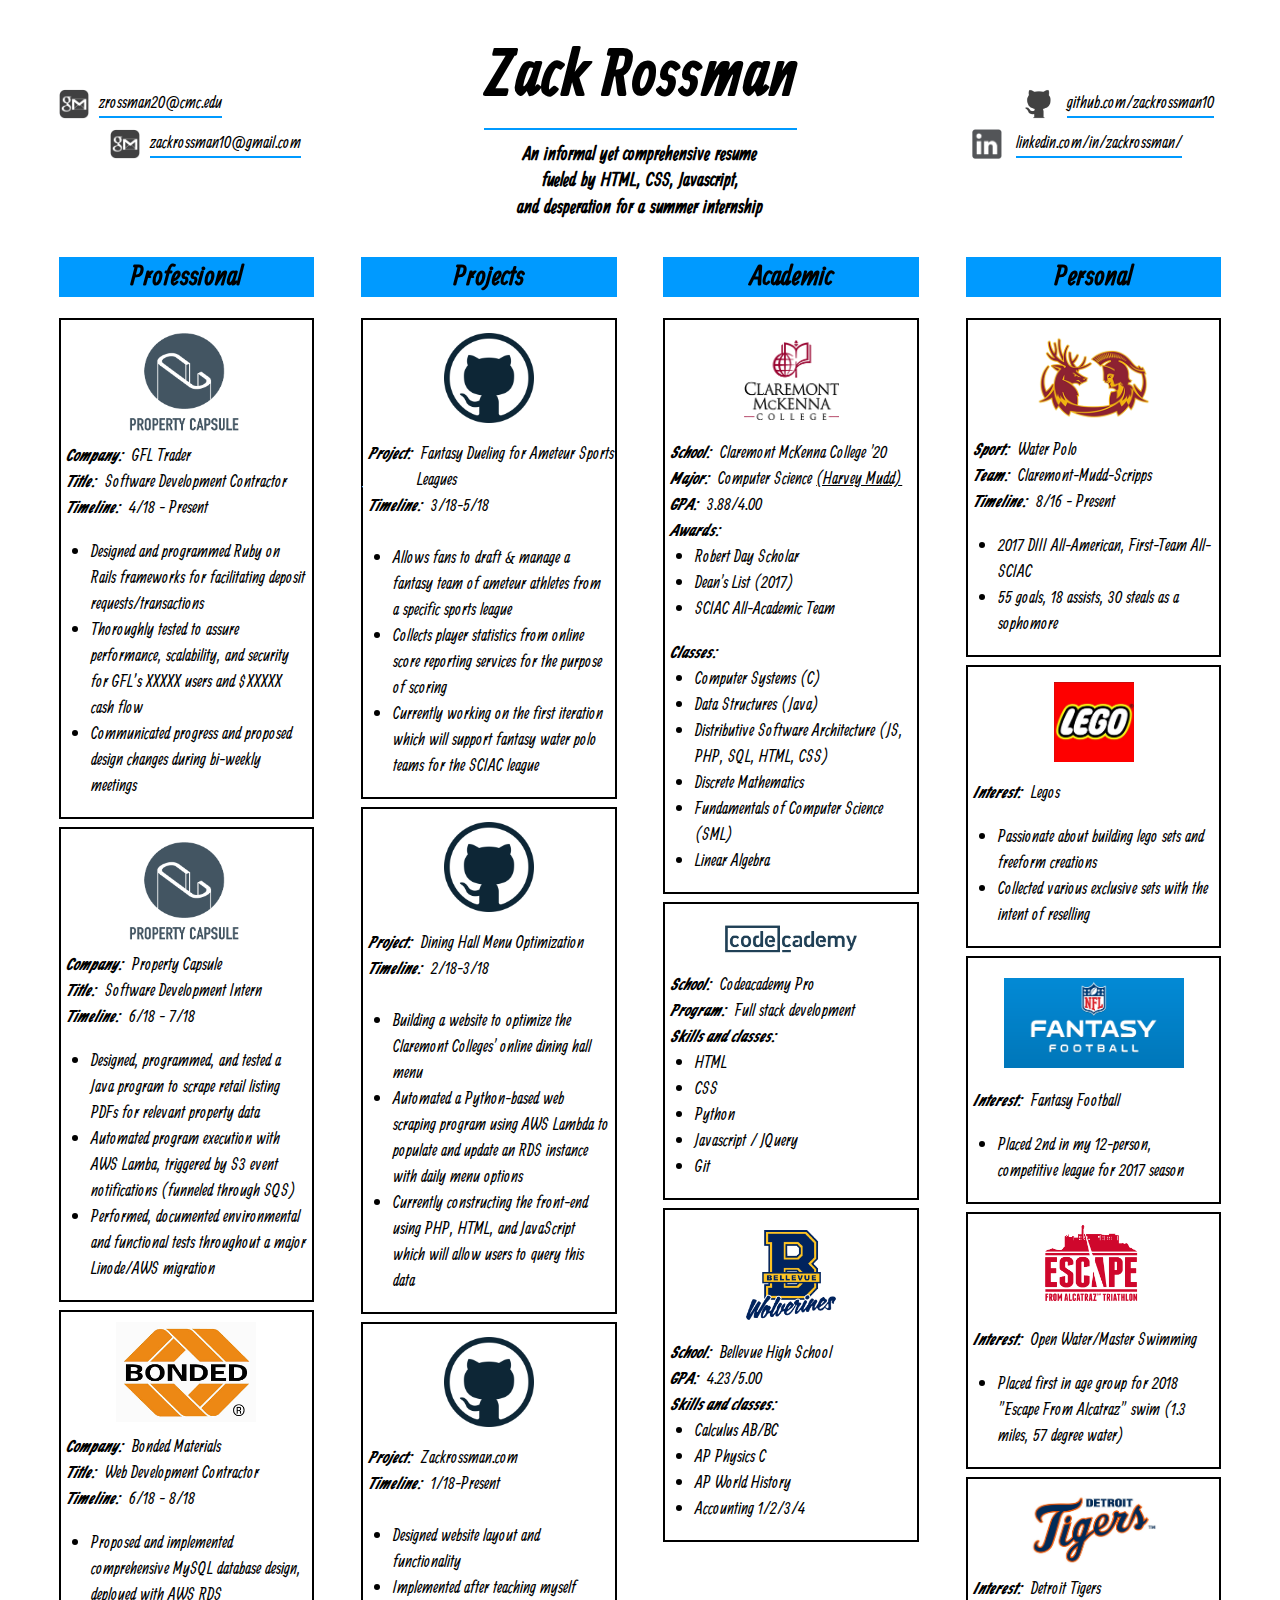
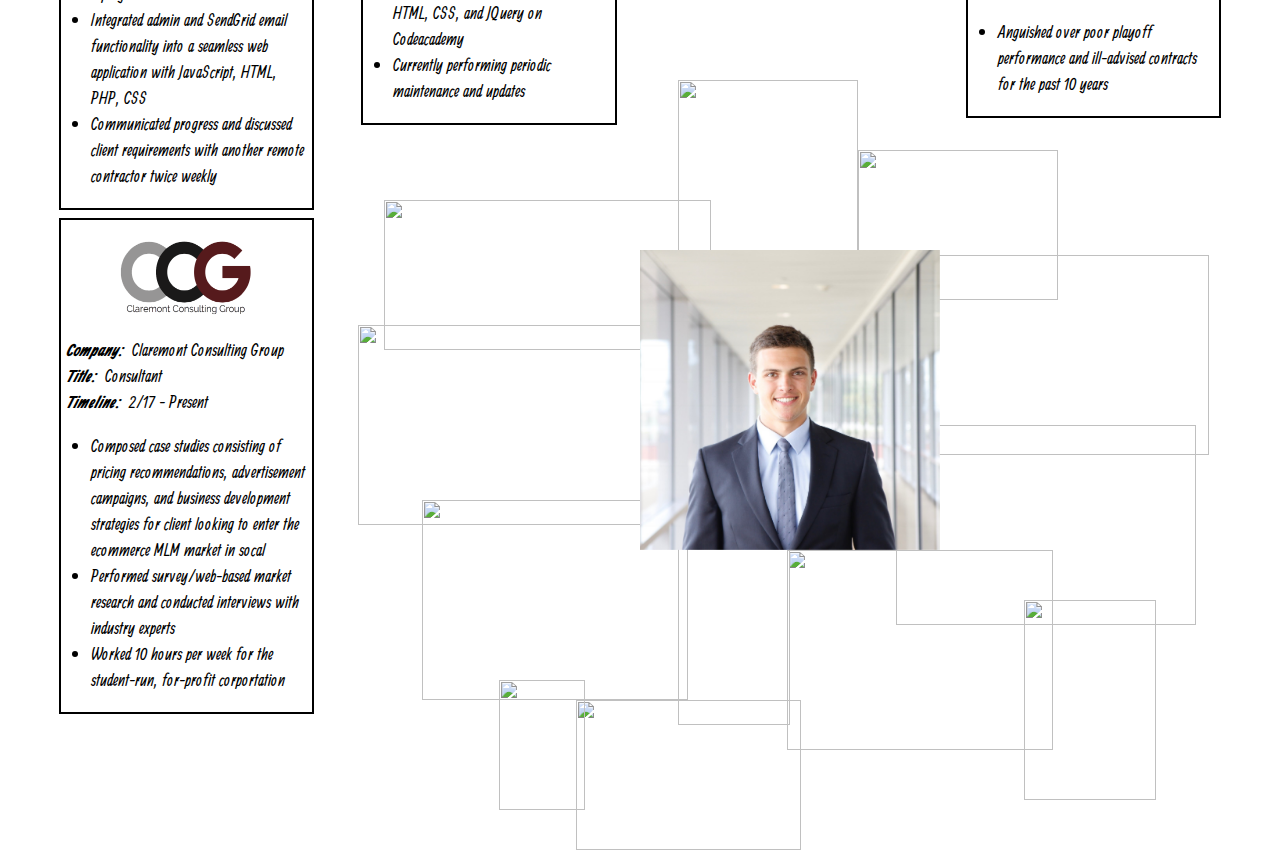
==== ZRWebsite.html @ b788ae7d "content and style updates summer 2018" ====
<!Doctype html>
<html>
  <head>
    <title>Zack Rossman Resume</title>
    <link rel="stylesheet" type = "text/css"  href = "style.css"/>
    <link rel="icon" href="BE_logo4.png">
  </head>
  <body>
    <div class = "container">
      <div class = "header">
        <div class = "grid gmail top gm1">
          <img src = "Vsquadpics/gmail.png">
          <p>zrossman20@cmc.edu</p>
        </div>
        <div class = "grid gmail bottom gm2">
          <img src = "Vsquadpics/gmail.png">
          <p>zackrossman10@gmail.com</p>
        </div>
        <div class = "grid social-media top githubsmall">
          <img src="Vsquadpics/githubsmall.ico">
          <p>github.com/zackrossman10</p>
        </div>
        <div class = "grid social-media bottom linkedin">
          <img src="Vsquadpics/linkedin.png">
          <p>linkedin.com/in/zackrossman/</p>
        </div>
        <div class = "title">
          <p><span>Zack Rossman</span></p>
          <div class = "about">
            <h4>An informal yet comprehensive resume</h4>
            <h4>fueled by HTML, CSS, Javascript,</h4>
            <h4>and desperation for a summer internship</h4>
          </div>
        </div>
        <!--<img class = "profile-pic" src = "Vsquadpics/IMG-00141.jpg">-->
      </div>
      <div>
        <main>
          <div class = "sections professional">
            <div class = 'topslider'></div>
            <h5>Professional</h5>
            <div class = 'botslider'></div>
            <div class = "activity propertycapsule">
              <img src = "Vsquadpics/propertycapsule.png">
              <p> <em>Company: </em>GFL Trader<br />
                <em>Title: </em>Software Development Contractor<br />
                <em>Timeline: </em>4/18 - Present<br /></p>
              <ul>
                <li>Designed and programmed Ruby on Rails frameworks for facilitating deposit requests/transactions</li>
                <li>Thoroughly tested to assure performance, scalability, and security for GFL’s XXXXX users and $XXXXX cash flow</li>
                <li>Communicated progress and proposed design changes during bi-weekly meetings</li>
              </ul>
            </div>
            <div class = "activity propertycapsule">
              <img src = "Vsquadpics/propertycapsule.png">
              <p> <em>Company: </em>Property Capsule<br />
                <em>Title: </em>Software Development Intern<br />
                <em>Timeline: </em>6/18 - 7/18<br /></p>
              <ul>
                <li>Designed, programmed, and tested a Java program to scrape retail listing PDFs for relevant property data</li>
                <li>Automated program execution with AWS Lamba, triggered by S3 event notifications (funneled through SQS)</li>
                <li>Performed, documented environmental and functional tests throughout a major Linode/AWS migration</li>
              </ul>
            </div>
            <div class = "activity bonded">
              <img src = "Vsquadpics/bonded.png">
              <p> <em>Company: </em>Bonded Materials<br />
                <em>Title: </em>Web Development Contractor<br />
                <em>Timeline: </em>6/18 - 8/18<br /></p>
              <ul>
                <li>Proposed and implemented comprehensive MySQL database design, deployed with AWS RDS</li>
                <li>Integrated admin and SendGrid email functionality into a seamless web application with JavaScript, HTML, PHP, CSS</li>
                <li>Communicated progress and discussed client requirements with another remote contractor twice weekly</li>
              </ul>
            </div>
            <div class = "activity ccg">
              <img src = "Vsquadpics/ccg.png">
              <p> <em>Company: </em>Claremont Consulting Group<br />
                <em>Title: </em>Consultant<br />
                <em>Timeline: </em>2/17 - Present<br /></p>
              <ul>
                <li>Composed case studies consisting of pricing recommendations,
                  advertisement campaigns, and business development strategies
                  for client looking to enter the ecommerce MLM market in socal</li>
                <li>Performed survey/web-based market research and conducted
                  interviews with industry experts</li>
                <li>Worked 10 hours per week for the student-run, for-profit
                  corportation</li>
              </ul>
            </div>
          </div>
          <div class = "sections athletic">
            <div class = 'topslider'></div>
            <h5>Projects</h5>
            <div class = 'botslider'></div>
            <div class = "activity 1v1fantasy">
              <img src = 'Vsquadpics/github.png'>
              <p><em>Project: </em>Fantasy Dueling for Ameteur Sports<br />
                <span>______</span>Leagues<br/>
                <em>Timeline: </em>3/18-5/18<br /><br/></p>
              <ul>
                <li>Allows fans to draft & manage a fantasy team of ameteur athletes from a specific sports league</li>
                <li>Collects player statistics from online score reporting services for the purpose of scoring</li>
                <li>Currently working on the first iteration which will support fantasy water polo teams for the SCIAC league</li>
              </ul>
            </div>
            <div class = "activity dininghall5">
              <img src = 'Vsquadpics/github.png'>
              <p><em>Project: </em>Dining Hall Menu Optimization<br />
                <em>Timeline: </em>2/18-3/18<br /><br/></p>
              <ul>
                <li>Building a website to optimize the Claremont Colleges' online dining hall menu</li>
                <li>Automated a Python-based web scraping program using AWS Lambda to populate and update an RDS instance with daily menu options</li>
                <li>Currently constructing the front-end using PHP, HTML, and JavaScript which will allow users to query this data</li>
              </ul>
            </div>
            <div class = "activity zackrossmancom">
              <img src = 'Vsquadpics/github.png'>
              <p><em>Project: </em>Zackrossman.com<br />
                <em>Timeline: </em>1/18-Present<br /><br /></p>
              <ul>
                <li>Designed website layout and functionality</li>
                <li>Implemented after teaching myself HTML, CSS, and JQuery on Codeacademy</li>
                <li>Currently performing periodic maintenance and updates</li>
              </ul>
            </div>
          </div>
          <div class = "sections academic">
            <div class = 'topslider'></div>
            <h5>Academic</h5>
            <div class = 'botslider'></div>
            <div class = "activity cmc">
              <img src = "Vsquadpics/cmc.png">
              <p><em>School: </em>Claremont McKenna College '20<br />
                <em>Major: </em>Computer Science <u>(Harvey Mudd)</u><br />
                <em>GPA: </em>3.88/4.00<br />
                <em>Awards:</em></p>
              <ul>
                <li>Robert Day Scholar</li>
                <li>Dean's List (2017)</li>
                <li>SCIAC All-Academic Team</li>
              </ul>
              <p><em>Classes:</em></p>
              <ul>
                <li>Computer Systems (C)</li>
                <li>Data Structures (Java)</li>
                <li>Distributive Software Architecture (JS, PHP, SQL, HTML, CSS)</li>
                <li>Discrete Mathematics</li>
                <li>Fundamentals of Computer Science (SML)</li>
                <li>Linear Algebra</li>
              </ul>
            </div>
            <div class = "activity codeacademy">
              <img src = "Vsquadpics/codeacademy.png">
              <p><em>School: </em>Codeacademy Pro<br />
                <em>Program: </em>Full stack development<br />
                <em>Skills and classes: </em></p>
              <ul>
                <li>HTML</li>
                <li>CSS</li>
                <li>Python</li>
                <li>Javascript / JQuery</li>
                <li>Git</li>
              </ul>
            </div>
            <div class = "activity bellevuehs">
              <img src = "Vsquadpics/bhs.png">
              <p><em>School: </em>Bellevue High School <br />
                <em>GPA: </em>4.23/5.00 <br />
                <em>Skills and classes: </em></p>
              <ul>
                <li>Calculus AB/BC</li>
                <li>AP Physics C</li>
                <li>AP World History</li>
                <li>Accounting 1/2/3/4</li>
              </ul>
            </div>
          </div>
          <div class = "sections personal">
            <div class = 'topslider'></div>
            <h5>Personal</h5>
            <div class = 'botslider'></div>
            <div class = "activity cms">
              <img src = "Vsquadpics/cms.png">
              <p><em>Sport: </em>Water Polo<br />
                <em>Team: </em>Claremont-Mudd-Scripps<br />
                <em>Timeline: </em>8/16 - Present<br /></p>
              <ul>
                <li>2017 DIII All-American, First-Team All-SCIAC</li>
                <li>55 goals, 18 assists, 30 steals as a sophomore</li>
              </ul>
            </div>
            <div class = "activity lego">
              <img src = "Vsquadpics/lego.jpg">
              <p><em>Interest: </em>Legos</p>
              <ul>
                <li>Passionate about building lego sets and freeform creations</li>
                <li>Collected various exclusive sets with the intent of reselling</li>
              </ul>
            </div>
            <div class = "activity fantasy">
              <img src = "Vsquadpics/fantasy.png">
              <p><em>Interest: </em>Fantasy Football</p>
              <ul>
                <li>Placed 2nd in my 12-person, competitive league for 2017 season</li>
              </ul>
            </div>
            <div class = "activity openwater">
              <img src = "Vsquadpics/escape.jpg">
              <p><em>Interest: </em>Open Water/Master Swimming</p>
              <ul>
                <li>Placed first in age group for 2018 "Escape From Alcatraz" swim (1.3 miles, 57 degree water)</li>
              </ul>
            </div>
            <div class = "activity tigers">
              <img src = "Vsquadpics/tigers.jpg">
              <p><em>Interest: </em>Detroit Tigers</p>
              <ul>
                <li>Anguished over poor playoff performance and ill-advised contracts for the past 10 years</li>
              </ul>
            </div>
          </div>
          <div class = 'personal-images'>
            <img class = "pic robe-lineup" src = "Vsquadpics/IMG-0001.jpg">
            <img class = "pic best-wp" src = "Vsquadpics/IMG-0002.jpg">
            <img class = "pic best-ccg" src = "Vsquadpics/IMG-0005.jpg">
            <img class = "pic graduation" src = "Vsquadpics/IMG-0006.jpg">
            <img class = "pic andrew" src = "Vsquadpics/IMG-0013.jpg">
            <img class = "pic headshot" src = "Vsquadpics/IMG-00141.jpg">
            <img class = "pic bro" src = "Vsquadpics/IMG-0016.jpg">
            <img class = "pic barcelona" src = "Vsquadpics/IMG-0018.jpg">
            <img class = "pic llama" src = "Vsquadpics/IMG-0017.jpg">
            <img class = "pic tahoe-friends" src = "Vsquadpics/IMG-0020.jpg">
            <img class = "pic sake" src = "Vsquadpics/IMG-0021.png">
            <img class = "pic marco-cam" src = "Vsquadpics/IMG-0023.jpg">
            <img class = "pic senior-pic" src = "Vsquadpics/IMG-0025.jpg">
          </div>
        </main>


      </div>
    </div>
    <script
  src="https://code.jquery.com/jquery-3.2.1.min.js"
  integrity="sha256-hwg4gsxgFZhOsEEamdOYGBf13FyQuiTwlAQgxVSNgt4="
  crossorigin="anonymous"></script>
    <script src = "main.js"></script>
  </body>




</html>
---- style.css ----
@font-face {
  font-family: "Ranga";
  src: url(Ranga-Regular.ttf) format('truetype');
}

@font-face {
  font-family: "Ranga-bold";
  src: url(Ranga-Bold.ttf) format('truetype');
}

html {
  font-family: "Ranga", serif;
  font-size: 18px;
}

body {
  background-image:
  url("https://s3.amazonaws.com/codecademy-content/courses/freelance-1/unit-2/selga.png");
}

em {
  font-family: "Ranga-bold", serif;
}

.container {
  display: grid;
  grid-template: repeat(2, fit-content(2000px)) / 100%;
}

/*hsl(162,73%,47%)*/
.botslider {
    position: relative;
    top: -8px;
    left: 0;
    height: 5px;
    background-color: #21CE99;
    width: 0%;
    z-index: 0;
}

/*hsl(162,73%,47%)*/
.topslider {
    position: relative;
    bottom: -8px;
    right: 0;
    height: 5px;
    background-color: #21CE99;
    width: 0%;
    z-index: 0;
    transform: rotate(180deg);
}

.topslider span{
  position: sticky;
  top: 0;
}

h1 {
  margin-top: 10px;
  font-family: "Ranga-bold";
  font-size: 60px;
  margin-bottom: 0px;
}

.title span {
  font-family: "Ranga-bold";
  font-size: 70px;
  border-bottom: 2px solid #009AFF;
}

h4 {
  font-size: 20px;
  line-height: 0;
}

.header {
  align-items: center;

}

.grid p{
  margin: 10px;
  white-space: nowrap;
  justify-self: left;
  border-bottom: 2px solid #009AFF;
}

.grid {
  display: grid;
  position: absolute;
  grid-template: fit-content(500px) / repeat(2, fit-content(400px));
  justify-items: center;
  align-items: center;
}

.top {
  top: 80px;
}

.bottom {
  top: 120px;
}

.gmail img {
  width: 30px;
  height: 30px;
}

.githubsmall {
  margin-left: 79%;
}

.linkedin {
  margin-left: 75%;
}

.gm1 {
  margin-left: 4%;
}

.gm2 {
  margin-left: 8%;
}

.githubsmall img{
  width: 38px;
  height: 38px;
}

.linkedin img{
  width: 30px;
  height: 30px;
  margin-left: 4px;
  margin-right: 4px;
}

.title {
  width: 100%;
  text-align: center;

}

main {
  display: grid;
  grid-template: 1fr / 1fr 1fr 1fr 1fr;
  grid-column-gap: 4%;
  justify-content: space-between;
  align-content: center;
  margin-left: 4%;
  margin-right: 4%;
  margin-top: 10px;
  margin-bottom: 20px;
}

.sections h5 {
  line-height: 40px;
  text-align: center;
  background-color: #009AFF;
  position: sticky;
  top: 0px;
  font-size: 30px;
  margin-bottom: 0;
  margin-top: 0;
  z-index: 20;
}

.professional {
  display: grid;
  height: 100%;
  grid-template: repeat(5, fit-content(600px)) / 1fr;
  grid-row-gap: 8px;
}

.activity {
  border: 2px solid black;
  background-color: white;
}

.activity em{
  margin: 0 5px;
}

h5 {
  margin: 10px 0;
}

 li {
  margin-right: 5px;
}

.sections span {
  color: white;
}

ul {
  margin-left: -10px;
}

.propertycapsule img{
  margin: 9px auto;
  display: flex;
  width: 140px;
  height: 105px;
}

.propertycapsule p{
  margin-top: 0;
}

.bonded img{
  width: 140px;
  height: 100px;
  margin: 10px auto;
  display: flex;
}

.bonded p{
  margin-top: 12px;
}

.ccg img {
  margin: 15px auto;
  display: flex;
  width: 150px;
  height: 85px;
}

.genea img {
  margin: 15px auto;
  display: flex;
  width: 70px;
  height: 70px;
}

.sears img {
  margin-top: 0;
  margin-bottom: -30px;
  margin-left: auto;
  margin-right: auto;
  display: flex;
  width: 100px;
  height: 100px;
}

.msc img {
  margin: 15px auto;
  display: flex;
  width: 90px;
  height: 70px;
}

.lifeguard img {
  margin: 15px auto;
  display: flex;
  width: 70px;
  height: 90px;
}

.athletic {
  display: grid;
  height: 63%;
  grid-template: repeat(4, fit-content(600px)) 1fr / 1fr;
  grid-row-gap: 8px;
}

.athletic ul{
  margin-top: 0;
}

.athletic p{
  margin-bottom: 0;
}

.athletic img{
  margin: 13px auto;
  display: flex;
  width: 90px;
  height: 90px;
}

.cms img {
  margin-left: auto;
  margin-right: auto;
  margin-top: -2px;
  margin-bottom: -19px;
  display: flex;
  width: 120px;
  height:120px;
}

.bhs img {
  margin: 20px auto;
  display: flex;
  width: 80px;
  height: 70px;
}

.academic {
  display: grid;
  height: 52%;
  grid-template: repeat(3, fit-content(600px)) / 1fr;
  grid-row-gap: 8px;
}

.academic p{
  margin-bottom: 0px;
}

.academic ul{
  margin-top: 0;
}

.cmc img {
  margin: 20px auto;
  display: flex;
  width: 95px;
  height: 80px;
}

.codeacademy img{
  margin-left: auto;
  margin-right: auto;
  margin-top: 10px;
  margin-bottom: -10px;
  display: flex;
  width: 150px;
  height: 50px;
}

.personal {
  display: grid;
  height: 62%;
  grid-template: repeat(4, fit-content(600px)) 1fr / 1fr;
  grid-row-gap: 8px;
}

.openwater img{
  width: 200px;
  height: 90px;
  display: flex;
  margin: 5px auto;
  margin-bottom: 0;
}

.tigers img{
  width: 180px;
  height: 90px;
  display: flex;
  margin: 5px auto;
  margin-bottom: 0;
}

.tigers p{
  margin-top: 2px;
}

.images {
  display: grid;
  grid-template: 1fr / repeat(2, fit-content(200px));
  justify-items: center;
  justify-content: center;
  grid-column-gap: 20px;
  margin-top: 20px;
}

.bellevuehs img {
    margin: 20px auto;
    display: flex;
    width: 90px;
    height: 90px;
}

.fantasy img {
  margin: 20px auto;
  display: flex;
  width: 180px;
  height: 90px;
}

.yoga img {
  margin: 15px auto;
  display: flex;
  width: 100px;
  height: 80px;
}

.lego img {
  margin: 15px auto;
  display: flex;
  width: 80px;
  height: 80px;
}

.robe-lineup {
  width: 300px;
  height: 200px;
  top: 2025px;
  left: 70%;
}

.best-wp {
  width: 327px;
  height: 150px;
  top: 1800px;
  left: 30%;
  z-index: 5;

}

.best-ccg {
  width: 300px;
  height: 200px;
  top: 1855px;
  left: 71%;
}

.graduation {
  width: 86px;
  height: 130px;
  top: 2280px;
  left: 39%;
  z-index: 10;
}

.andrew {
  width: 225px;
  height: 150px;
  top: 2300px;
  left: 45%;

}

.headshot {
  width: 300px;
  height: 300px;
  top: 1850px;
  left: 50%;
  z-index: 20;
}

.bro {
  width: 200px;
  height: 150px;
  top: 1750px;
  left: 67%;

}

.llama {
  width: 266px;
  height: 200px;
  top: 2150px;
  left: 61.5%;
}

.barcelona {
  width: 180px;
  height: 240px;
  top: 1680px;
  left: 53%;
  z-index: 2;
}

.tahoe-friends {
  width: 266px;
  height: 200px;
  top: 2100px;
  left: 33%;
  z-index: 0;
}

.sake {
  width: 112px;
  height: 200px;
  top: 2125px;
  left: 53%;
  z-index: 3;
}

.marco-cam {
  width: 300px;
  height: 200px;
  top: 1925px;
  left: 28%;
}

.senior-pic {
  width: 132px;
  height: 200px;
  top: 2200px;
  left: 80%;
  z-index: 21;
}

.pic {
  position: absolute;
}

.front{
  z-index: 2000;
}
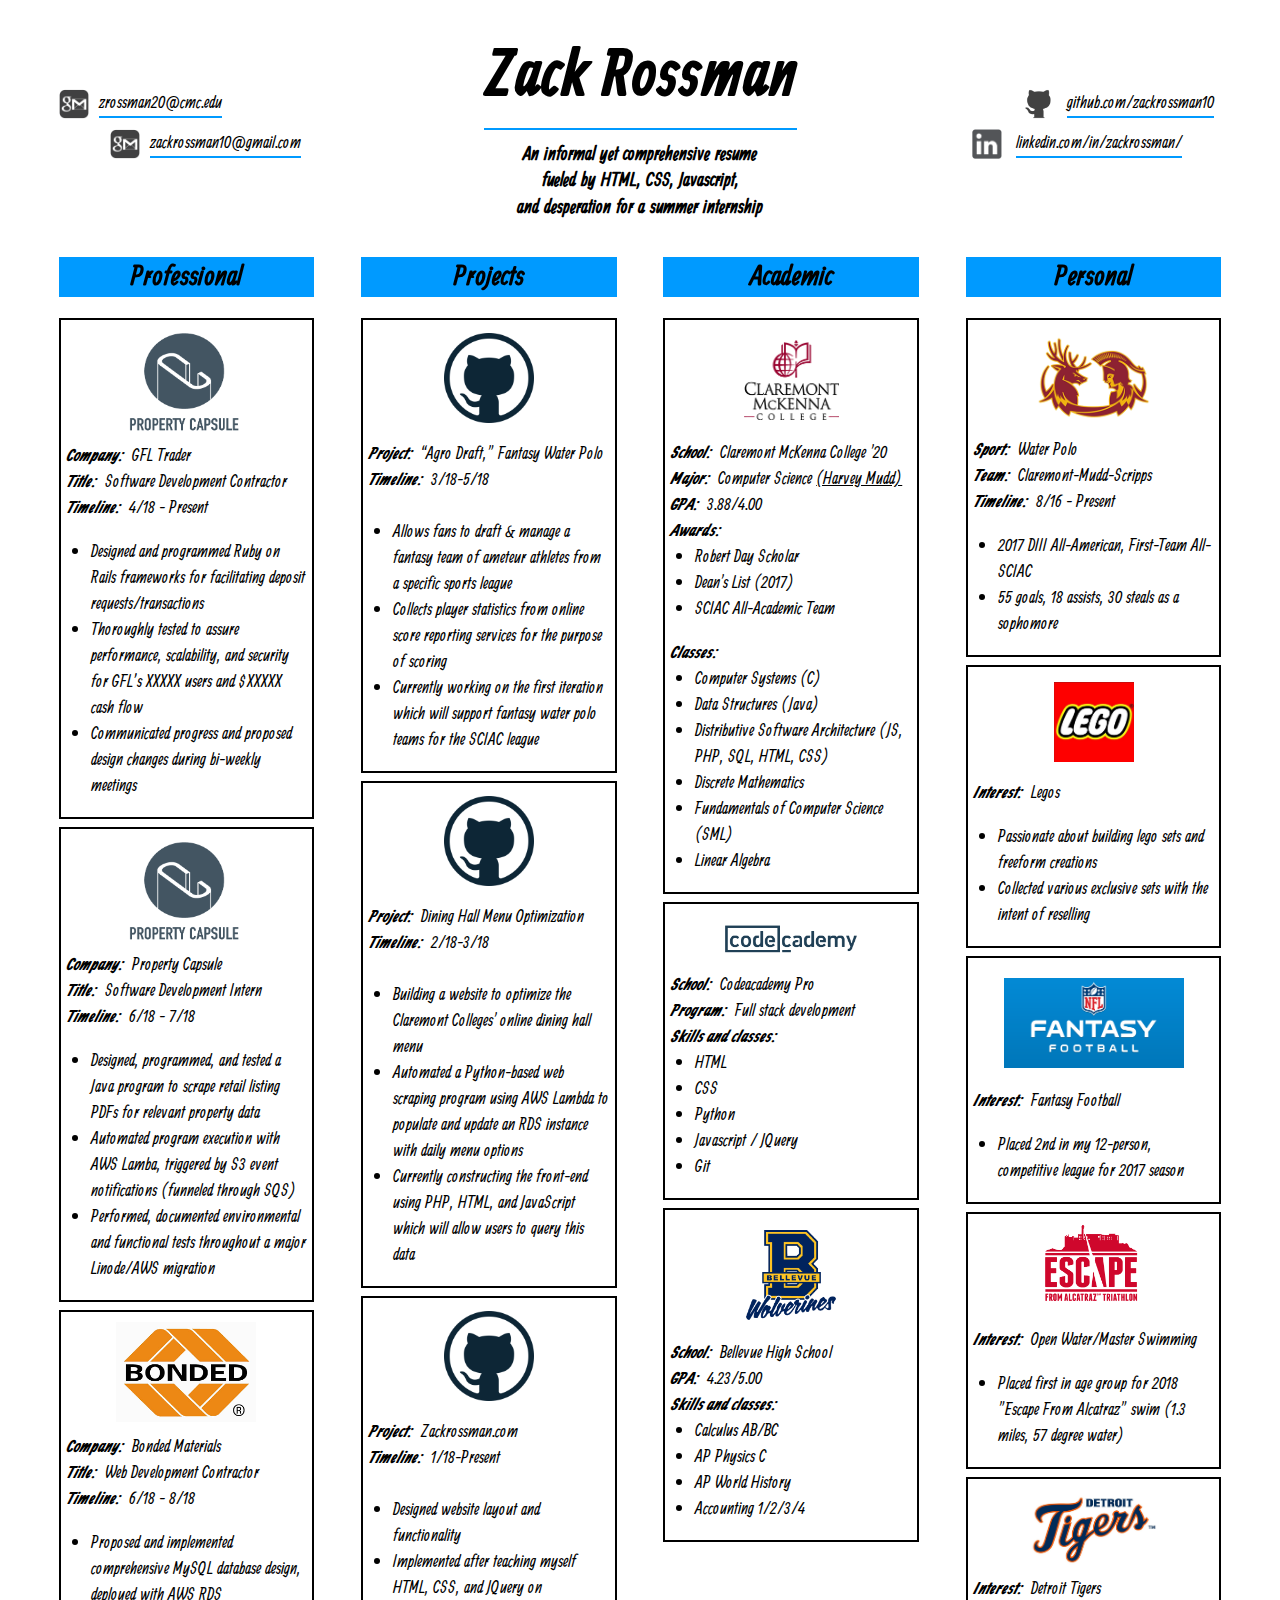
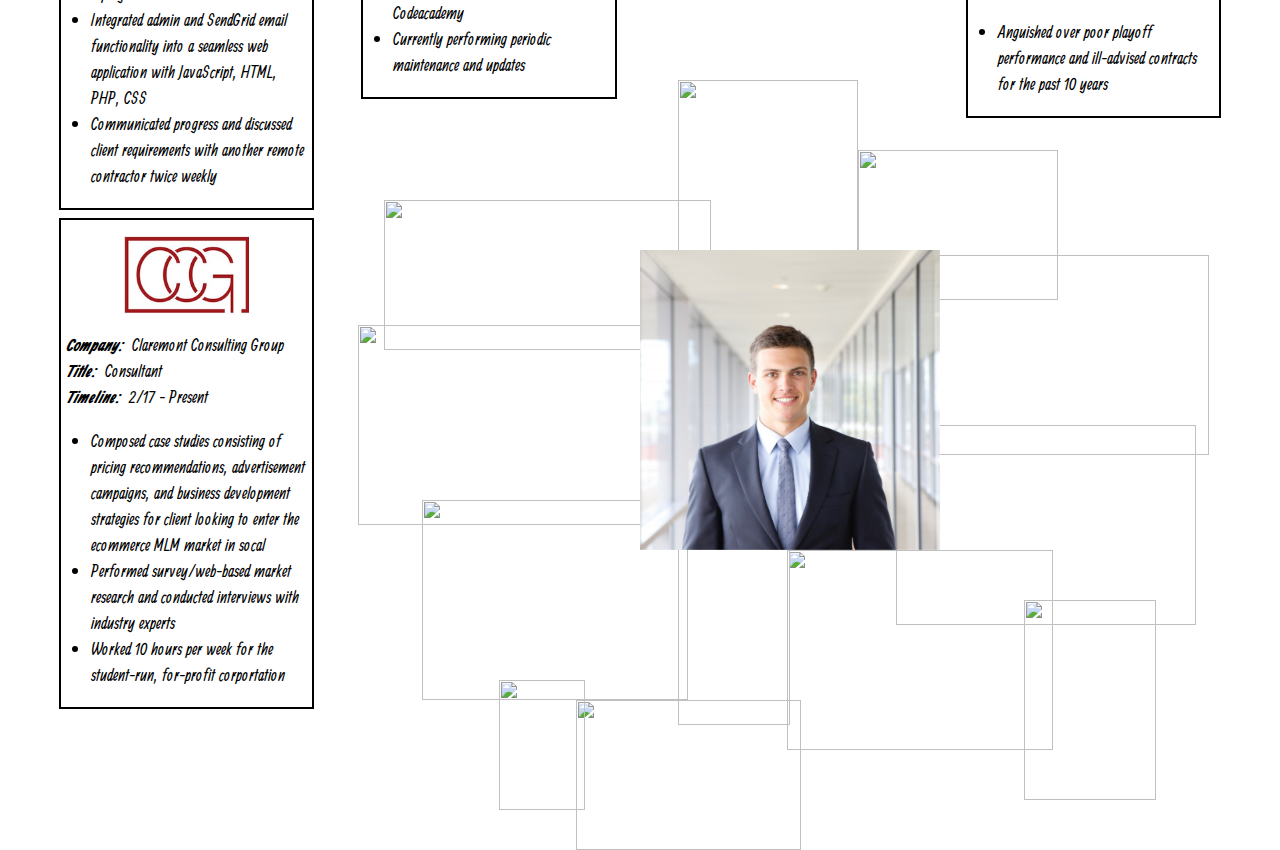
==== commit 9dea20a9: "summer update 2018" ====
--- a/ZRWebsite.html
+++ b/ZRWebsite.html
@@ -18,11 +18,11 @@
         </div>
         <div class = "grid social-media top githubsmall">
           <img src="Vsquadpics/githubsmall.ico">
-          <p>github.com/zackrossman10</p>
+          <p><a href="https://github.com/zackrossman10">github.com/zackrossman10</a></p>
         </div>
         <div class = "grid social-media bottom linkedin">
           <img src="Vsquadpics/linkedin.png">
-          <p>linkedin.com/in/zackrossman/</p>
+          <p><a href="https://www.linkedin.com/in/zack-rossman-4977ba132/">linkedin.com/in/zackrossman/</a></p>
         </div>
         <div class = "title">
           <p><span>Zack Rossman</span></p>
@@ -52,7 +52,7 @@
               </ul>
             </div>
             <div class = "activity propertycapsule">
-              <img src = "Vsquadpics/propertycapsule.png">
+              <a href="https://search.propertycapsule.com/"><img src = "Vsquadpics/propertycapsule.png"></a>
               <p> <em>Company: </em>Property Capsule<br />
                 <em>Title: </em>Software Development Intern<br />
                 <em>Timeline: </em>6/18 - 7/18<br /></p>
@@ -63,7 +63,7 @@
               </ul>
             </div>
             <div class = "activity bonded">
-              <img src = "Vsquadpics/bonded.png">
+              <a href="http://www.bondedmaterials.net/"><img src = "Vsquadpics/bonded.png"></a>
               <p> <em>Company: </em>Bonded Materials<br />
                 <em>Title: </em>Web Development Contractor<br />
                 <em>Timeline: </em>6/18 - 8/18<br /></p>
@@ -74,7 +74,7 @@
               </ul>
             </div>
             <div class = "activity ccg">
-              <img src = "Vsquadpics/ccg.png">
+              <a href="https://www.linkedin.com/company/claremont-consulting-group-inc./"><img src = "Vsquadpics/ccg.png"></a>
               <p> <em>Company: </em>Claremont Consulting Group<br />
                 <em>Title: </em>Consultant<br />
                 <em>Timeline: </em>2/17 - Present<br /></p>
@@ -94,9 +94,8 @@
             <h5>Projects</h5>
             <div class = 'botslider'></div>
             <div class = "activity 1v1fantasy">
-              <img src = 'Vsquadpics/github.png'>
-              <p><em>Project: </em>Fantasy Dueling for Ameteur Sports<br />
-                <span>______</span>Leagues<br/>
+              <a href="https://github.com/zackrossman10/agro-draft"><img src = 'Vsquadpics/github.png'></a>
+              <p><em>Project: </em>“Agro Draft," Fantasy Water Polo<br />
                 <em>Timeline: </em>3/18-5/18<br /><br/></p>
               <ul>
                 <li>Allows fans to draft & manage a fantasy team of ameteur athletes from a specific sports league</li>
@@ -115,7 +114,7 @@
               </ul>
             </div>
             <div class = "activity zackrossmancom">
-              <img src = 'Vsquadpics/github.png'>
+              <a href="https://github.com/zackrossman10/zackrossman.com"><img src = 'Vsquadpics/github.png'></a>
               <p><em>Project: </em>Zackrossman.com<br />
                 <em>Timeline: </em>1/18-Present<br /><br /></p>
               <ul>
@@ -130,7 +129,7 @@
             <h5>Academic</h5>
             <div class = 'botslider'></div>
             <div class = "activity cmc">
-              <img src = "Vsquadpics/cmc.png">
+              <a href="https://www.cs.hmc.edu/"><img src = "Vsquadpics/cmc.png"></a>
               <p><em>School: </em>Claremont McKenna College '20<br />
                 <em>Major: </em>Computer Science <u>(Harvey Mudd)</u><br />
                 <em>GPA: </em>3.88/4.00<br />
@@ -164,7 +163,7 @@
               </ul>
             </div>
             <div class = "activity bellevuehs">
-              <img src = "Vsquadpics/bhs.png">
+              <a href="https://bsd405.org/bhs/"><img src = "Vsquadpics/bhs.png"></a>
               <p><em>School: </em>Bellevue High School <br />
                 <em>GPA: </em>4.23/5.00 <br />
                 <em>Skills and classes: </em></p>
@@ -181,7 +180,7 @@
             <h5>Personal</h5>
             <div class = 'botslider'></div>
             <div class = "activity cms">
-              <img src = "Vsquadpics/cms.png">
+              <a href="https://www.cmsathletics.org/sports/mwaterpolo/index"><img src = "Vsquadpics/cms.png"></a>
               <p><em>Sport: </em>Water Polo<br />
                 <em>Team: </em>Claremont-Mudd-Scripps<br />
                 <em>Timeline: </em>8/16 - Present<br /></p>
@@ -236,8 +235,6 @@
             <img class = "pic senior-pic" src = "Vsquadpics/IMG-0025.jpg">
           </div>
         </main>
-
-
       </div>
     </div>
     <script
@@ -246,8 +243,4 @@
   crossorigin="anonymous"></script>
     <script src = "main.js"></script>
   </body>
-
-
-
-
 </html>
--- a/style.css
+++ b/style.css
@@ -134,10 +134,14 @@
   margin-right: 4px;
 }
 
+a{
+ text-decoration:none;
+ color: black;
+}
+
 .title {
   width: 100%;
   text-align: center;
-
 }
 
 main {
@@ -221,8 +225,8 @@
 .ccg img {
   margin: 15px auto;
   display: flex;
-  width: 150px;
-  height: 85px;
+  width: 125px;
+  height: 80px;
 }
 
 .genea img {
